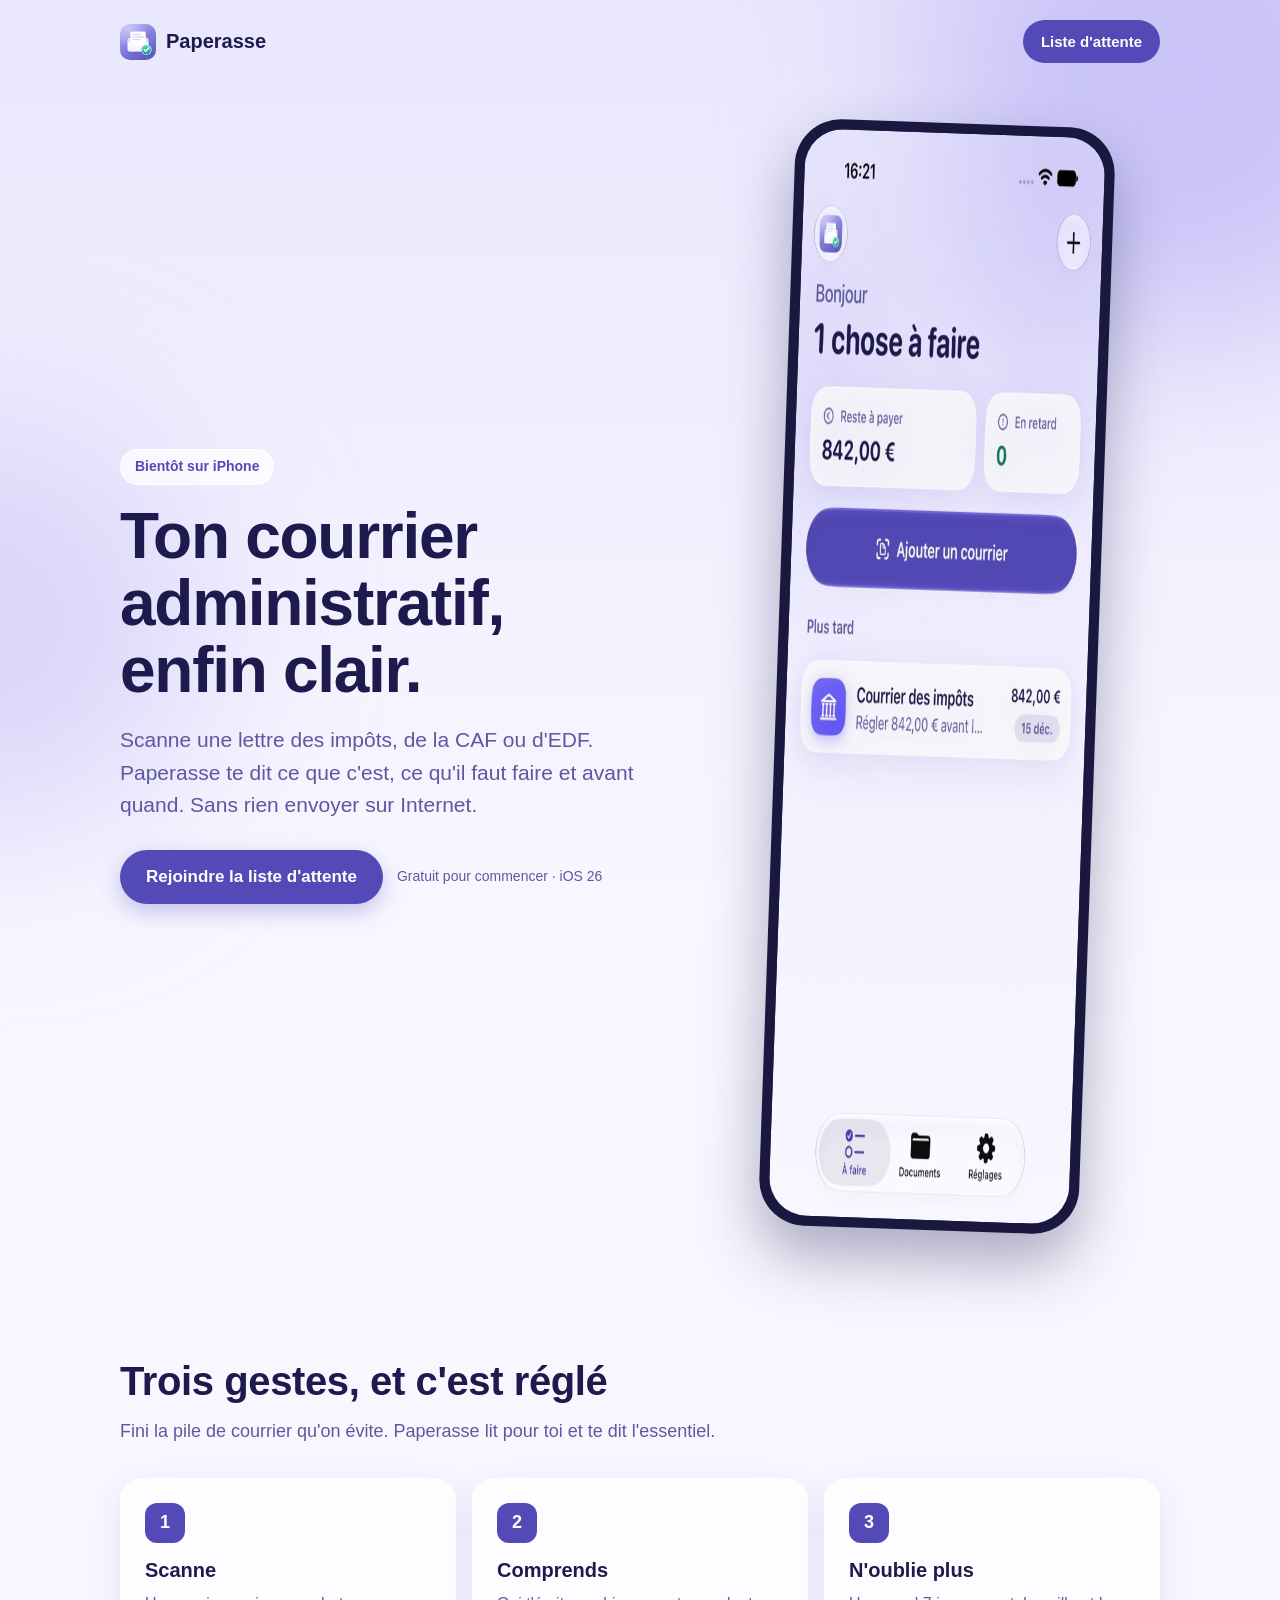
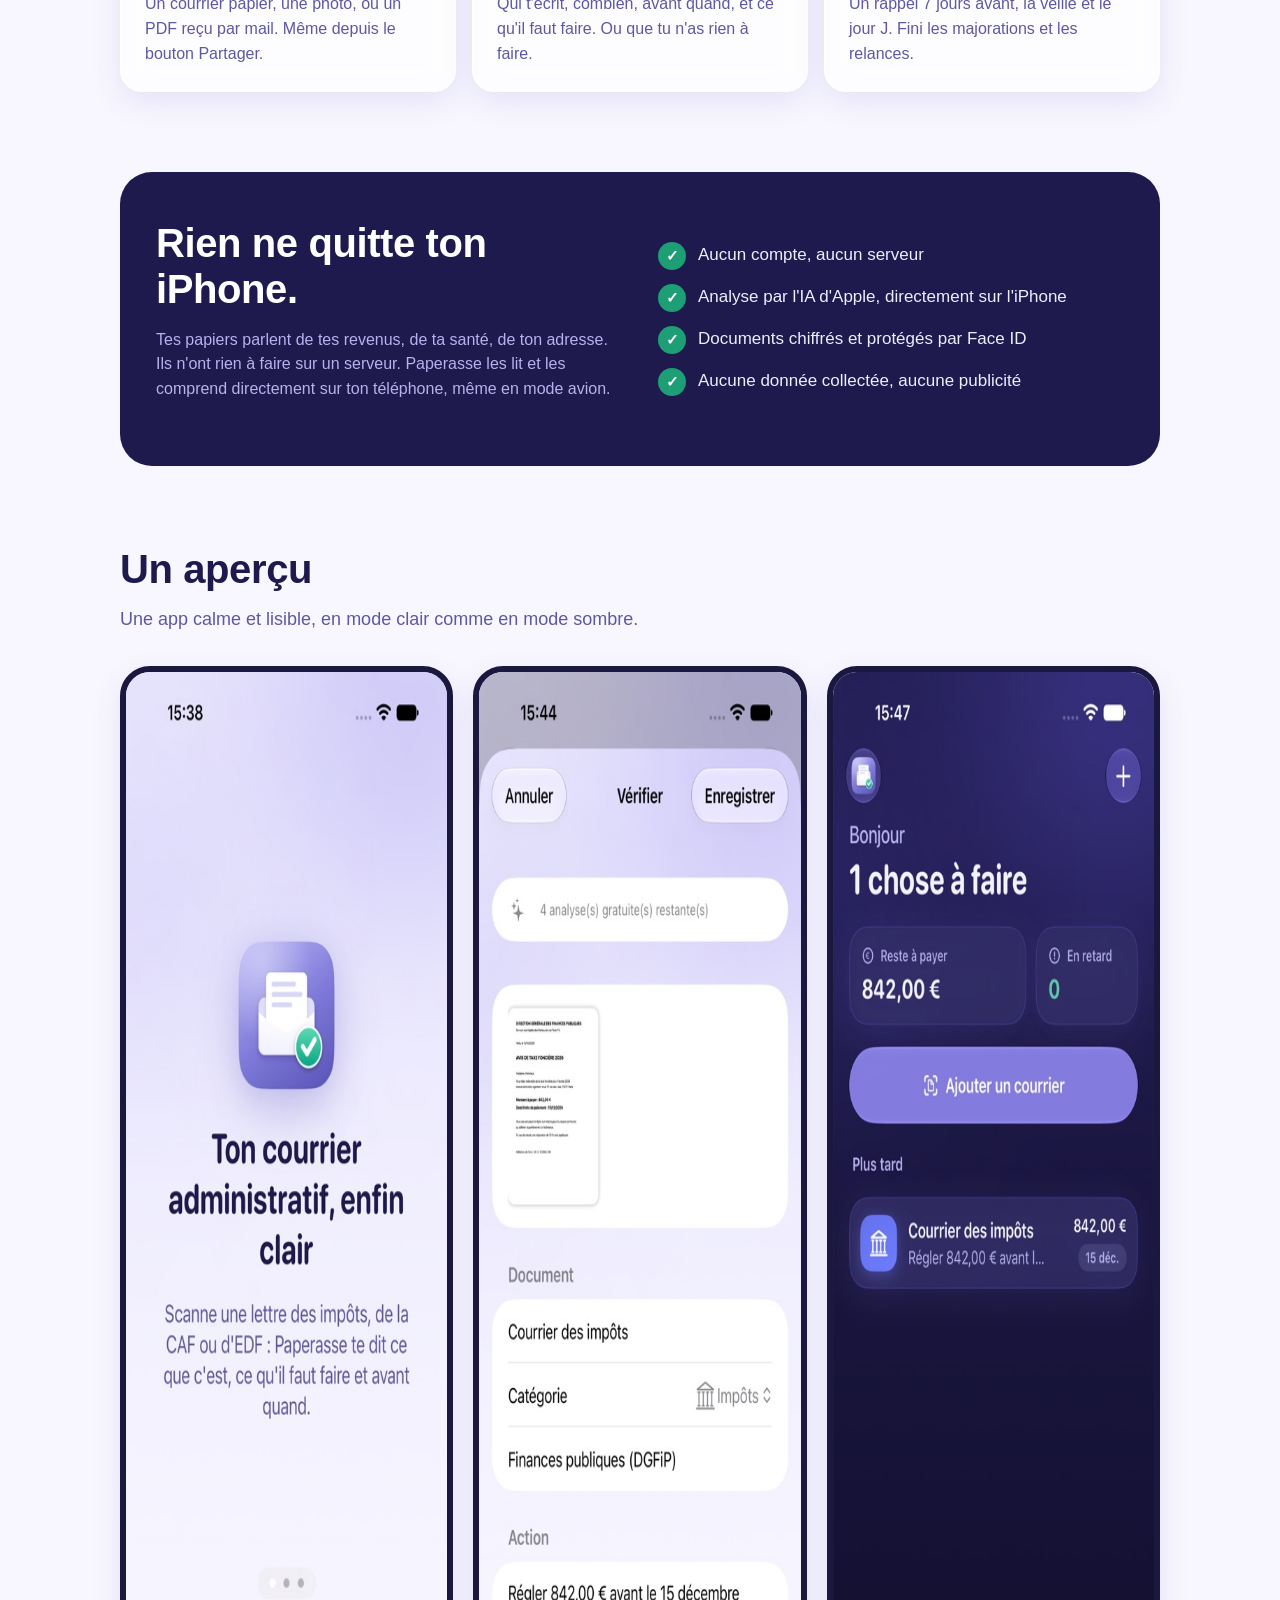
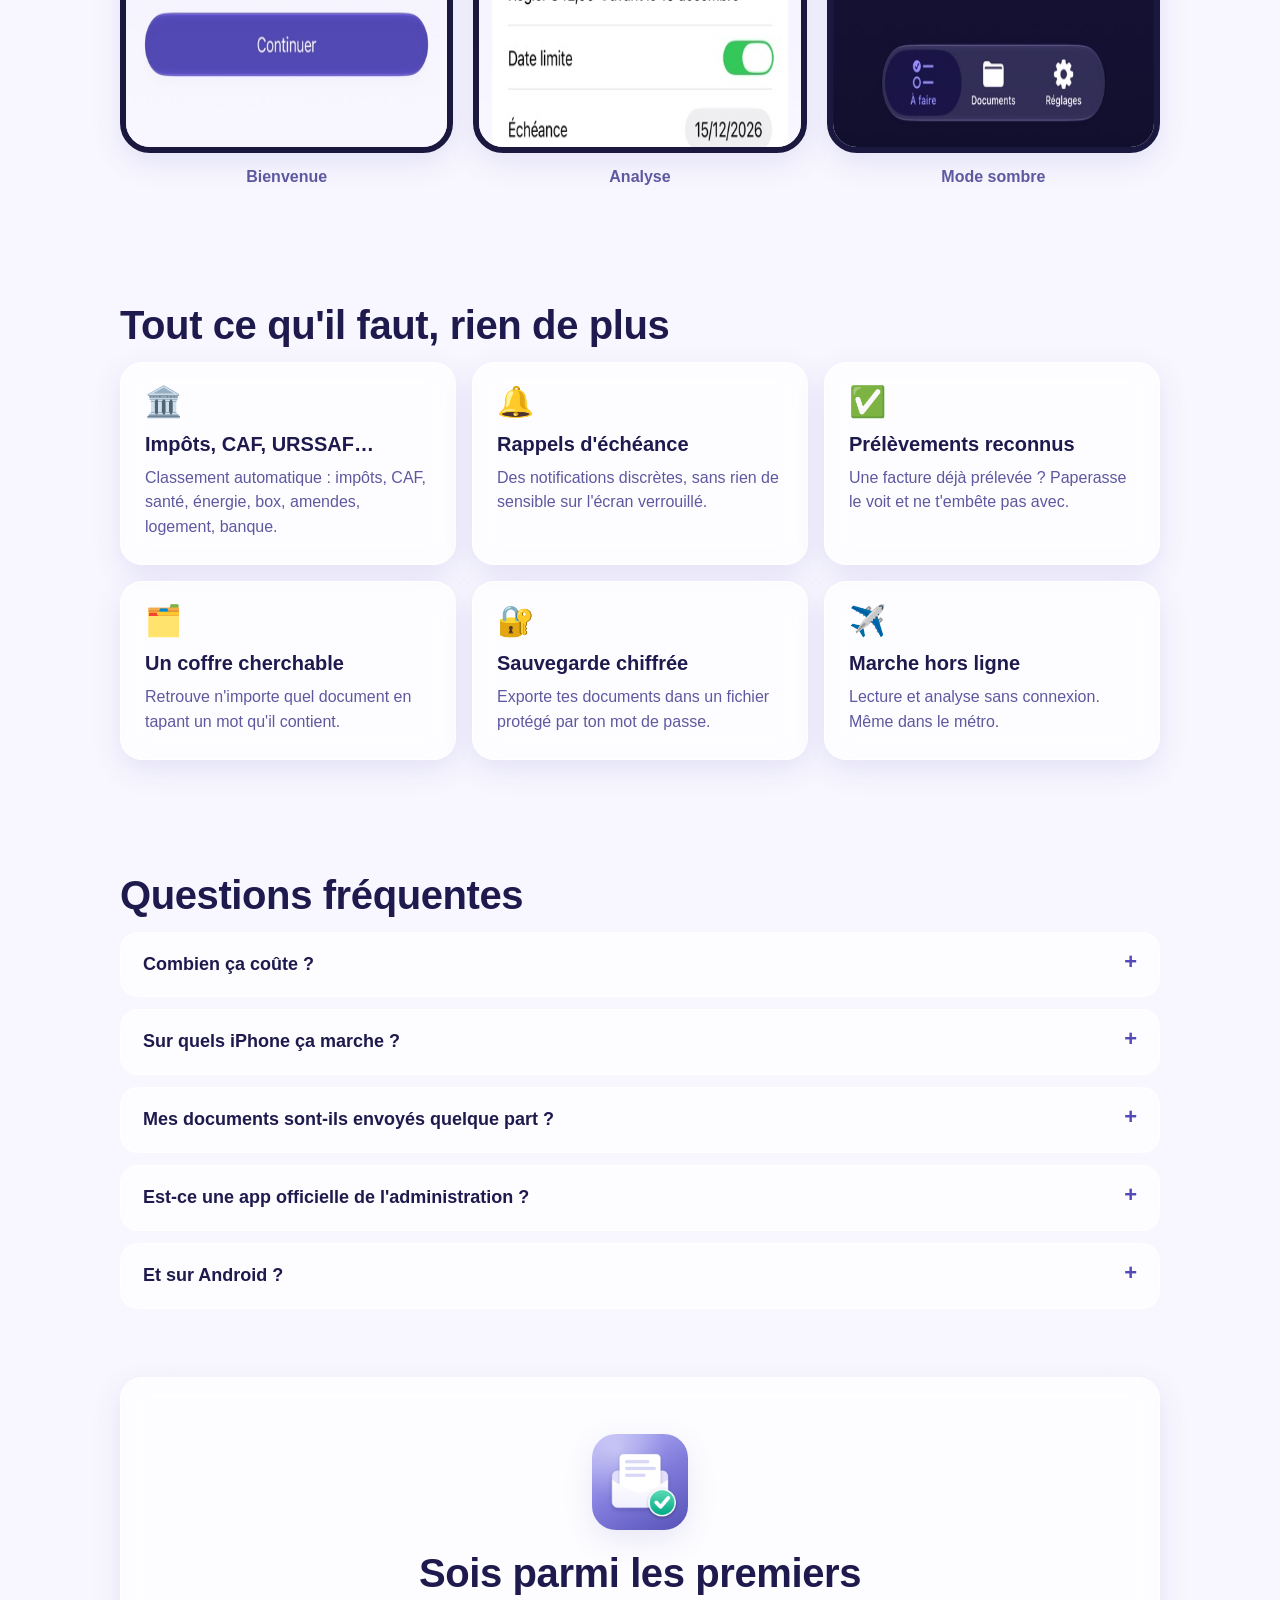
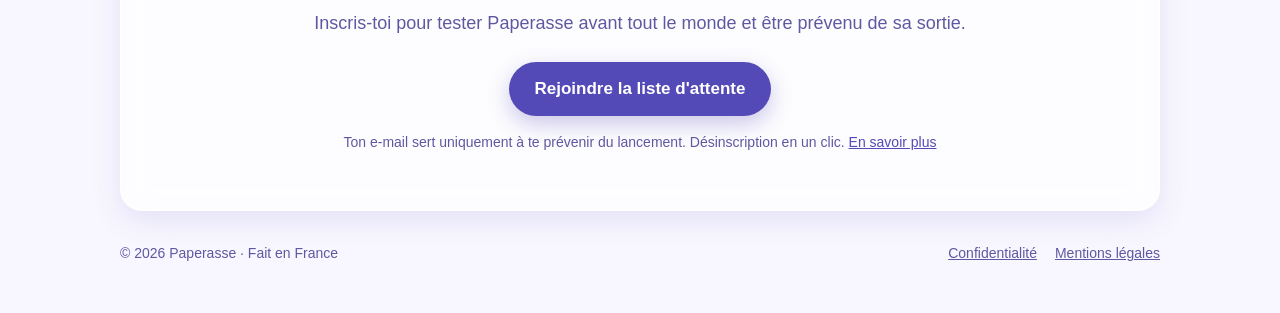
==== index.html @ 56ef9df1 "Site web : accueil, liste d'attente, confidentialité, mentions légales Page d'accueil responsive (cl" ====
<!doctype html>
<html lang="fr">
<head>
  <meta charset="utf-8">
  <meta name="viewport" content="width=device-width, initial-scale=1">
  <title>Paperasse · Ton courrier administratif, enfin clair</title>
  <meta name="description" content="Scanne une lettre des impôts, de la CAF ou d'EDF : Paperasse te dit ce que c'est, ce qu'il faut faire et avant quand. App iPhone 100 % privée, sans compte ni serveur.">
  <meta name="theme-color" content="#e9e7fd">
  <link rel="icon" href="images/favicon.png">
  <link rel="apple-touch-icon" href="images/apple-touch-icon.png">
  <meta property="og:title" content="Paperasse · Ton courrier administratif, enfin clair">
  <meta property="og:description" content="Une app iPhone qui lit ton courrier administratif sans rien envoyer sur Internet.">
  <meta property="og:image" content="images/partage.jpg">
  <meta property="og:type" content="website">
  <meta name="twitter:card" content="summary_large_image">
  <link rel="stylesheet" href="style.css">
</head>
<body>
  <div class="wrap">
    <header class="nav">
      <a class="brand" href="./"><img src="images/logo.png" alt="">Paperasse</a>
      <a class="btn small js-waitlist" href="#liste">Liste d'attente</a>
    </header>

    <main>
      <section class="hero" aria-labelledby="titre">
        <div>
          <span class="eyebrow">Bientôt sur iPhone</span>
          <h1 id="titre">Ton courrier administratif, enfin clair.</h1>
          <p class="lead">Scanne une lettre des impôts, de la CAF ou d'EDF. Paperasse te dit ce que c'est, ce qu'il faut faire et avant quand. Sans rien envoyer sur Internet.</p>
          <div class="hero-cta">
            <a class="btn js-waitlist" href="#liste">Rejoindre la liste d'attente</a>
            <span class="hint">Gratuit pour commencer · iOS 26</span>
          </div>
        </div>
        <div class="phone">
          <img src="images/accueil.jpg" alt="Écran d'accueil de Paperasse : 1 chose à faire, 842 € restant à payer, un courrier des impôts à régler avant le 15 décembre." width="500" height="1087">
        </div>
      </section>

      <section aria-labelledby="comment">
        <h2 id="comment">Trois gestes, et c'est réglé</h2>
        <p class="section-lead">Fini la pile de courrier qu'on évite. Paperasse lit pour toi et te dit l'essentiel.</p>
        <div class="grid grid-3">
          <div class="card">
            <div class="step-num">1</div>
            <h3>Scanne</h3>
            <p>Un courrier papier, une photo, ou un PDF reçu par mail. Même depuis le bouton Partager.</p>
          </div>
          <div class="card">
            <div class="step-num">2</div>
            <h3>Comprends</h3>
            <p>Qui t'écrit, combien, avant quand, et ce qu'il faut faire. Ou que tu n'as rien à faire.</p>
          </div>
          <div class="card">
            <div class="step-num">3</div>
            <h3>N'oublie plus</h3>
            <p>Un rappel 7 jours avant, la veille et le jour J. Fini les majorations et les relances.</p>
          </div>
        </div>
      </section>

      <section class="privacy" aria-labelledby="prive">
        <div>
          <h2 id="prive">Rien ne quitte ton iPhone.</h2>
          <p>Tes papiers parlent de tes revenus, de ta santé, de ton adresse. Ils n'ont rien à faire sur un serveur. Paperasse les lit et les comprend directement sur ton téléphone, même en mode avion.</p>
        </div>
        <ul>
          <li><span>✓</span>Aucun compte, aucun serveur</li>
          <li><span>✓</span>Analyse par l'IA d'Apple, directement sur l'iPhone</li>
          <li><span>✓</span>Documents chiffrés et protégés par Face ID</li>
          <li><span>✓</span>Aucune donnée collectée, aucune publicité</li>
        </ul>
      </section>

      <section aria-labelledby="apercu">
        <h2 id="apercu">Un aperçu</h2>
        <p class="section-lead">Une app calme et lisible, en mode clair comme en mode sombre.</p>
        <div class="shots">
          <figure>
            <img src="images/onboarding.jpg" alt="Écran de bienvenue de Paperasse" loading="lazy" width="500" height="1087">
            <figcaption>Bienvenue</figcaption>
          </figure>
          <figure>
            <img src="images/verifier.jpg" alt="Écran de vérification après analyse d'un avis de taxe foncière" loading="lazy" width="500" height="1087">
            <figcaption>Analyse</figcaption>
          </figure>
          <figure>
            <img src="images/accueil-sombre.jpg" alt="Écran d'accueil en mode sombre" loading="lazy" width="500" height="1087">
            <figcaption>Mode sombre</figcaption>
          </figure>
        </div>
      </section>

      <section aria-labelledby="fonctions">
        <h2 id="fonctions">Tout ce qu'il faut, rien de plus</h2>
        <div class="grid grid-3">
          <div class="card"><div class="icon">🏛️</div><h3>Impôts, CAF, URSSAF…</h3><p>Classement automatique : impôts, CAF, santé, énergie, box, amendes, logement, banque.</p></div>
          <div class="card"><div class="icon">🔔</div><h3>Rappels d'échéance</h3><p>Des notifications discrètes, sans rien de sensible sur l'écran verrouillé.</p></div>
          <div class="card"><div class="icon">✅</div><h3>Prélèvements reconnus</h3><p>Une facture déjà prélevée ? Paperasse le voit et ne t'embête pas avec.</p></div>
          <div class="card"><div class="icon">🗂️</div><h3>Un coffre cherchable</h3><p>Retrouve n'importe quel document en tapant un mot qu'il contient.</p></div>
          <div class="card"><div class="icon">🔐</div><h3>Sauvegarde chiffrée</h3><p>Exporte tes documents dans un fichier protégé par ton mot de passe.</p></div>
          <div class="card"><div class="icon">✈️</div><h3>Marche hors ligne</h3><p>Lecture et analyse sans connexion. Même dans le métro.</p></div>
        </div>
      </section>

      <section aria-labelledby="faq">
        <h2 id="faq">Questions fréquentes</h2>
        <details>
          <summary>Combien ça coûte ?</summary>
          <p>Paperasse est gratuite pour commencer, avec plusieurs analyses automatiques offertes. Ensuite, un abonnement Premium débloque les analyses illimitées et les rappels. Le prix sera annoncé au lancement, et les inscrits à la liste d'attente seront prévenus en premier.</p>
        </details>
        <details>
          <summary>Sur quels iPhone ça marche ?</summary>
          <p>Sur les iPhone avec iOS 26. L'analyse la plus précise utilise Apple Intelligence (iPhone 15 Pro et plus récents). Sur les autres modèles, une analyse simplifiée prend le relais.</p>
        </details>
        <details>
          <summary>Mes documents sont-ils envoyés quelque part ?</summary>
          <p>Non. La lecture, l'analyse et le stockage se font sur ton iPhone. Il n'y a ni compte ni serveur Paperasse : nous ne pouvons pas voir tes documents, même si nous le voulions.</p>
        </details>
        <details>
          <summary>Est-ce une app officielle de l'administration ?</summary>
          <p>Non. Paperasse est une app indépendante, sans lien avec l'administration. Elle t'aide à comprendre tes courriers, mais en cas de doute, la référence reste l'organisme qui t'a écrit.</p>
        </details>
        <details>
          <summary>Et sur Android ?</summary>
          <p>Paperasse est d'abord pensée pour iPhone. Si tu veux une version Android, inscris-toi quand même : ça nous aide à décider.</p>
        </details>
      </section>

      <section id="liste" class="card waitlist" aria-labelledby="attente">
        <img src="images/logo.png" alt="">
        <h2 id="attente">Sois parmi les premiers</h2>
        <p class="section-lead" style="margin: 0 auto 24px;">Inscris-toi pour tester Paperasse avant tout le monde et être prévenu de sa sortie.</p>
        <a class="btn js-waitlist" href="#liste">Rejoindre la liste d'attente</a>
        <p id="waitlist-soon">La liste d'attente ouvre très bientôt. En attendant, suis-nous sur TikTok et Instagram : @paperasse.app</p>
        <p class="note">Ton e-mail sert uniquement à te prévenir du lancement. Désinscription en un clic. <a href="confidentialite.html#liste-attente">En savoir plus</a></p>
      </section>
    </main>

    <footer>
      <span>© 2026 Paperasse · Fait en France</span>
      <nav>
        <a href="confidentialite.html">Confidentialité</a>
        <a href="mentions-legales.html">Mentions légales</a>
      </nav>
    </footer>
  </div>

  <script>
    // Lien du formulaire de liste d'attente (Tally). Laisse vide tant qu'il n'existe pas.
    const WAITLIST_URL = "";

    document.querySelectorAll(".js-waitlist").forEach((link) => {
      if (WAITLIST_URL) {
        link.href = WAITLIST_URL;
        link.target = "_blank";
        link.rel = "noopener";
      } else {
        link.addEventListener("click", () => {
          document.getElementById("waitlist-soon").style.display = "block";
        });
      }
    });
  </script>
</body>
</html>
---- style.css ----
:root {
  --bg-top: #e9e7fd;
  --bg-bottom: #f8f7ff;
  --glow: #c9c3f7;
  --ink: #1e1a4d;
  --muted: #5e58a0;
  --accent: #534ab7;
  --accent-strong: #3f36a0;
  --on-accent: #ffffff;
  --card: rgba(255, 255, 255, 0.72);
  --card-stroke: rgba(255, 255, 255, 0.9);
  --green: #0f7a5c;
  --dark-band: #1e1a4d;
  --dark-band-text: #eeedfe;
  --dark-band-muted: #b7b2ee;
  --radius: 22px;
  --shadow: 0 10px 30px rgba(83, 74, 183, 0.12);
}

@media (prefers-color-scheme: dark) {
  :root:not([data-theme="light"]) {
    --bg-top: #221d52;
    --bg-bottom: #120f2e;
    --glow: #3c3489;
    --ink: #f2f1ff;
    --muted: #b7b2ee;
    --accent: #8a82e6;
    --accent-strong: #a49df2;
    --on-accent: #120f2e;
    --card: rgba(46, 40, 112, 0.6);
    --card-stroke: rgba(74, 66, 160, 0.8);
    --green: #5dcaa5;
    --dark-band: #2e2870;
    --shadow: 0 10px 30px rgba(0, 0, 0, 0.3);
  }
}

:root[data-theme="dark"] {
  --bg-top: #221d52;
  --bg-bottom: #120f2e;
  --glow: #3c3489;
  --ink: #f2f1ff;
  --muted: #b7b2ee;
  --accent: #8a82e6;
  --accent-strong: #a49df2;
  --on-accent: #120f2e;
  --card: rgba(46, 40, 112, 0.6);
  --card-stroke: rgba(74, 66, 160, 0.8);
  --green: #5dcaa5;
  --dark-band: #2e2870;
  --shadow: 0 10px 30px rgba(0, 0, 0, 0.3);
}

* { box-sizing: border-box; }

html { scroll-behavior: smooth; overflow-x: clip; }

body {
  margin: 0;
  font-family: ui-rounded, "SF Pro Rounded", -apple-system, BlinkMacSystemFont, "Segoe UI", Roboto, Helvetica, Arial, sans-serif;
  color: var(--ink);
  background: linear-gradient(180deg, var(--bg-top), var(--bg-bottom) 900px) var(--bg-bottom);
  line-height: 1.55;
  -webkit-font-smoothing: antialiased;
  position: relative;
  overflow-x: clip;
}

body::before, body::after {
  content: "";
  position: absolute;
  z-index: -1;
  border-radius: 50%;
  filter: blur(90px);
  background: var(--glow);
  pointer-events: none;
}
body::before { width: 520px; height: 520px; top: -180px; right: -160px; }
body::after { width: 420px; height: 420px; top: 420px; left: -220px; opacity: 0.6; }

a { color: var(--accent); }
img { max-width: 100%; display: block; }

.wrap { max-width: 1080px; margin: 0 auto; padding: 0 20px; }

/* Navigation */
.nav { display: flex; align-items: center; justify-content: space-between; padding: 20px 0; gap: 12px; }
.brand { display: flex; align-items: center; gap: 10px; font-weight: 800; font-size: 20px; color: var(--ink); text-decoration: none; }
.brand img { width: 36px; height: 36px; border-radius: 10px; }

.btn {
  display: inline-flex; align-items: center; justify-content: center; gap: 8px;
  background: var(--accent); color: var(--on-accent);
  font-weight: 700; font-size: 17px; text-decoration: none;
  padding: 14px 26px; border-radius: 999px; border: 0; cursor: pointer;
  box-shadow: 0 8px 22px rgba(83, 74, 183, 0.3);
  transition: transform 0.15s ease, background 0.15s ease;
}
.btn:hover { background: var(--accent-strong); transform: translateY(-1px); }
.btn.small { padding: 10px 18px; font-size: 15px; box-shadow: none; }

/* Hero */
.hero { display: grid; grid-template-columns: 1.1fr 0.9fr; gap: 48px; align-items: center; padding: 40px 0 72px; }
.eyebrow {
  display: inline-block; font-weight: 700; font-size: 14px; color: var(--accent);
  background: var(--card); border: 1px solid var(--card-stroke);
  padding: 6px 14px; border-radius: 999px; margin-bottom: 18px;
}
h1 { font-size: clamp(38px, 6vw, 64px); line-height: 1.05; margin: 0 0 20px; font-weight: 800; letter-spacing: -0.02em; }
.lead { font-size: clamp(18px, 2.2vw, 21px); color: var(--muted); margin: 0 0 28px; max-width: 34em; }
.hero-cta { display: flex; flex-wrap: wrap; gap: 14px; align-items: center; }
.hint { font-size: 14px; color: var(--muted); }

.phone {
  justify-self: center;
  width: min(320px, 100%);
  border-radius: 46px;
  padding: 10px;
  background: #1b1840;
  box-shadow: 0 30px 60px rgba(30, 26, 77, 0.35);
  transform: rotate(2deg);
}
.phone img { border-radius: 38px; width: 100%; }

/* Sections */
section { padding: 56px 0; }
h2 { font-size: clamp(28px, 4vw, 40px); line-height: 1.15; margin: 0 0 14px; font-weight: 800; letter-spacing: -0.01em; }
.section-lead { color: var(--muted); font-size: 18px; margin: 0 0 32px; max-width: 40em; }

.grid { display: grid; gap: 16px; }
.grid-3 { grid-template-columns: repeat(3, minmax(0, 1fr)); }

.card {
  background: var(--card);
  border: 1px solid var(--card-stroke);
  border-radius: var(--radius);
  padding: 24px;
  box-shadow: var(--shadow);
  backdrop-filter: blur(14px);
  -webkit-backdrop-filter: blur(14px);
}
.card h3 { margin: 12px 0 6px; font-size: 20px; }
.card p { margin: 0; color: var(--muted); }
.step-num {
  width: 40px; height: 40px; border-radius: 12px;
  display: grid; place-items: center;
  background: var(--accent); color: var(--on-accent); font-weight: 800; font-size: 18px;
}
.icon { font-size: 30px; line-height: 1; }

/* Bande confidentialité */
.privacy {
  background: var(--dark-band); color: var(--dark-band-text);
  border-radius: 32px; padding: 48px 36px; margin: 24px 0;
  display: grid; grid-template-columns: 1fr 1fr; gap: 36px; align-items: center;
}
.privacy h2 { color: #ffffff; }
.privacy p { color: var(--dark-band-muted); }
.privacy ul { list-style: none; padding: 0; margin: 0; display: grid; gap: 14px; }
.privacy li { display: flex; gap: 12px; align-items: flex-start; font-size: 17px; }
.privacy li span { flex: none; width: 28px; height: 28px; border-radius: 50%; background: #1d9e75; color: #fff; display: grid; place-items: center; font-size: 15px; font-weight: 800; }

/* Captures */
.shots { display: grid; grid-template-columns: repeat(3, minmax(0, 1fr)); gap: 20px; align-items: start; }
.shots figure { margin: 0; text-align: center; }
.shots img { border-radius: 30px; box-shadow: var(--shadow); border: 6px solid #1b1840; }
.shots figcaption { margin-top: 12px; color: var(--muted); font-weight: 600; }

/* FAQ */
details { background: var(--card); border: 1px solid var(--card-stroke); border-radius: 18px; padding: 18px 22px; margin-bottom: 12px; }
summary { cursor: pointer; font-weight: 700; font-size: 18px; list-style: none; display: flex; justify-content: space-between; gap: 12px; }
summary::-webkit-details-marker { display: none; }
summary::after { content: "+"; color: var(--accent); font-size: 22px; line-height: 1; }
details[open] summary::after { content: "–"; }
details p { color: var(--muted); margin: 12px 0 0; }

/* Liste d'attente */
.waitlist { text-align: center; padding: 56px 28px; }
.waitlist img { width: 96px; height: 96px; border-radius: 24px; margin: 0 auto 20px; box-shadow: var(--shadow); }
.waitlist .note { font-size: 14px; color: var(--muted); margin-top: 16px; }
#waitlist-soon { display: none; margin-top: 16px; font-weight: 600; color: var(--accent); }

/* Pied de page */
footer { padding: 32px 0 48px; color: var(--muted); font-size: 14px; display: flex; flex-wrap: wrap; justify-content: space-between; gap: 12px; }
footer a { color: var(--muted); }
footer nav { display: flex; gap: 18px; flex-wrap: wrap; }

/* Pages légales */
.legal { max-width: 760px; padding-bottom: 48px; }
.legal h1 { font-size: clamp(32px, 5vw, 44px); }
.legal h2 { font-size: 24px; margin-top: 36px; }
.legal p, .legal li { color: var(--ink); }
.legal .updated { color: var(--muted); }
.legal .todo { background: #fff3cd; color: #6b4b00; padding: 2px 6px; border-radius: 6px; }

@media (max-width: 820px) {
  .hero { grid-template-columns: 1fr; padding-top: 16px; }
  .phone { transform: none; width: min(250px, 72%); }
  .grid-3 { grid-template-columns: 1fr; }
  .privacy { grid-template-columns: 1fr; padding: 36px 22px; }
  .shots { grid-template-columns: repeat(3, minmax(0, 1fr)); gap: 10px; }
  .shots img { border-width: 4px; border-radius: 18px; }
  .shots figcaption { font-size: 13px; }
}
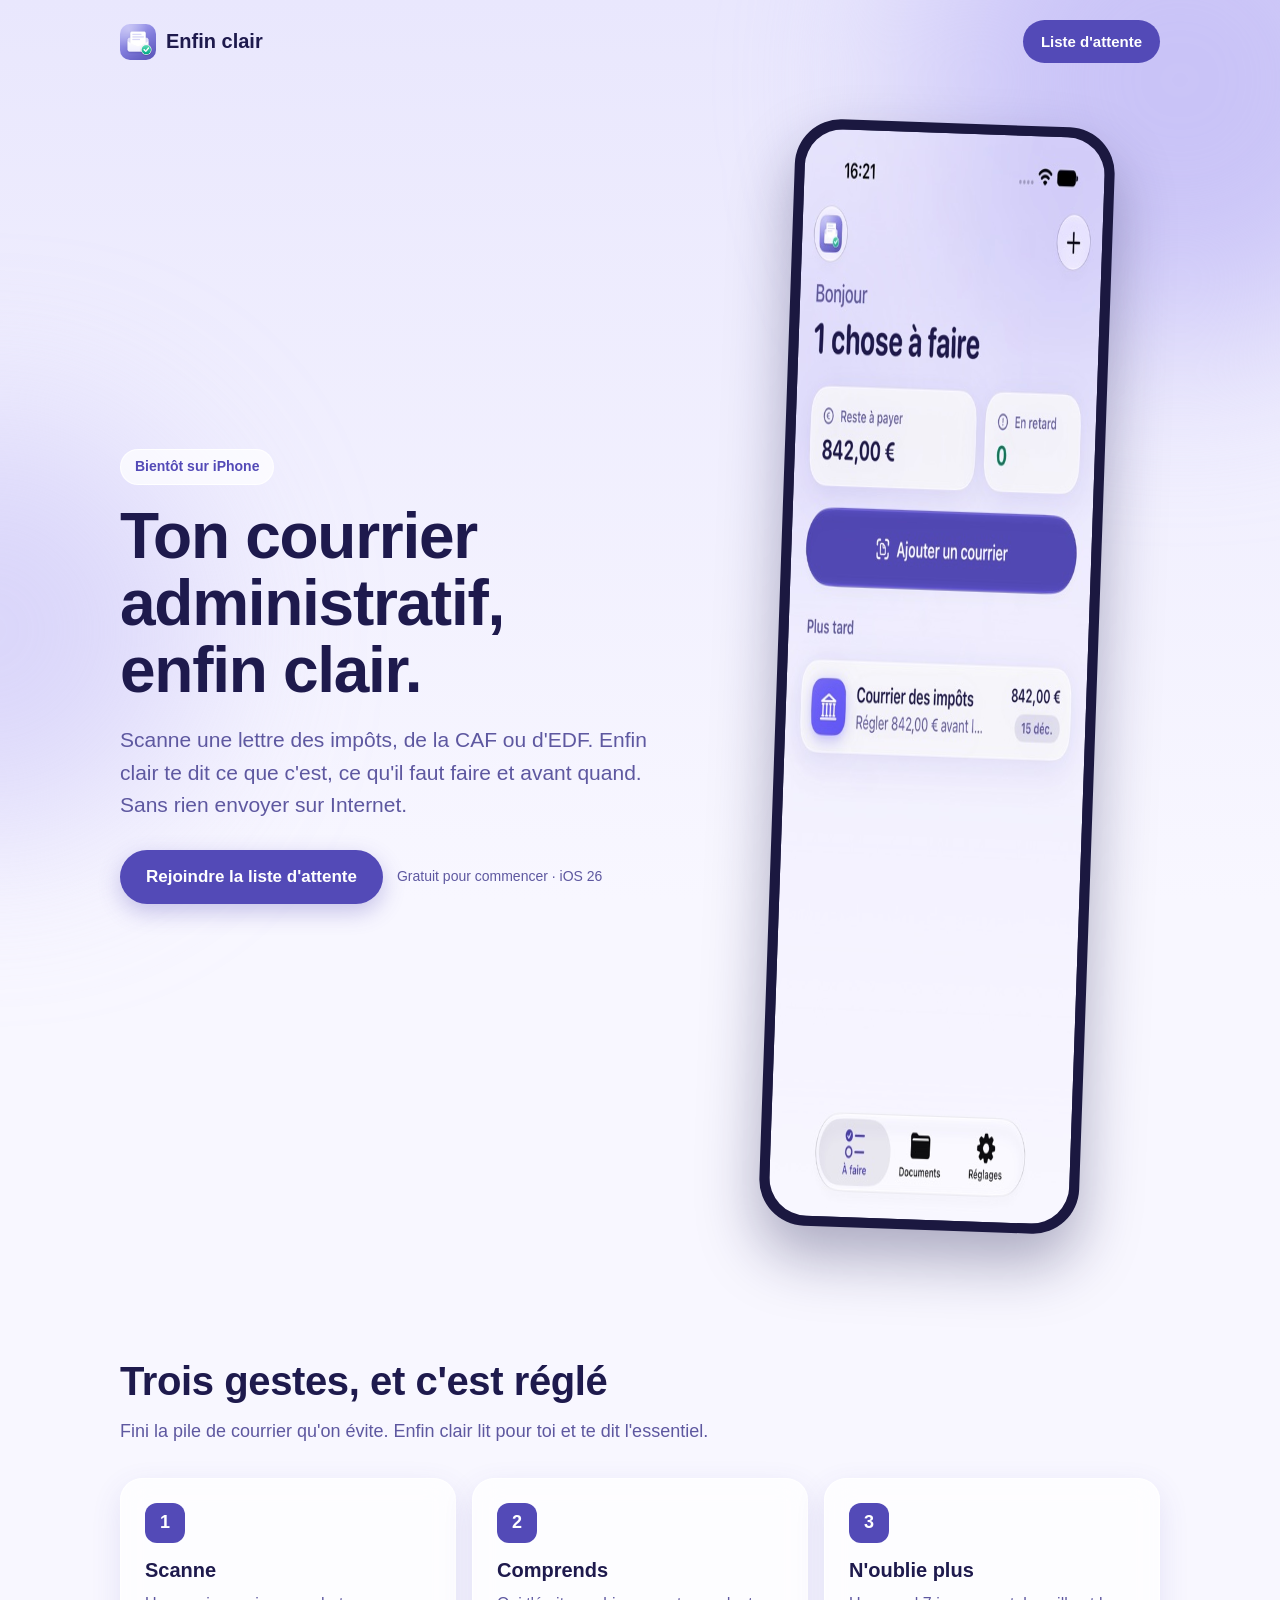
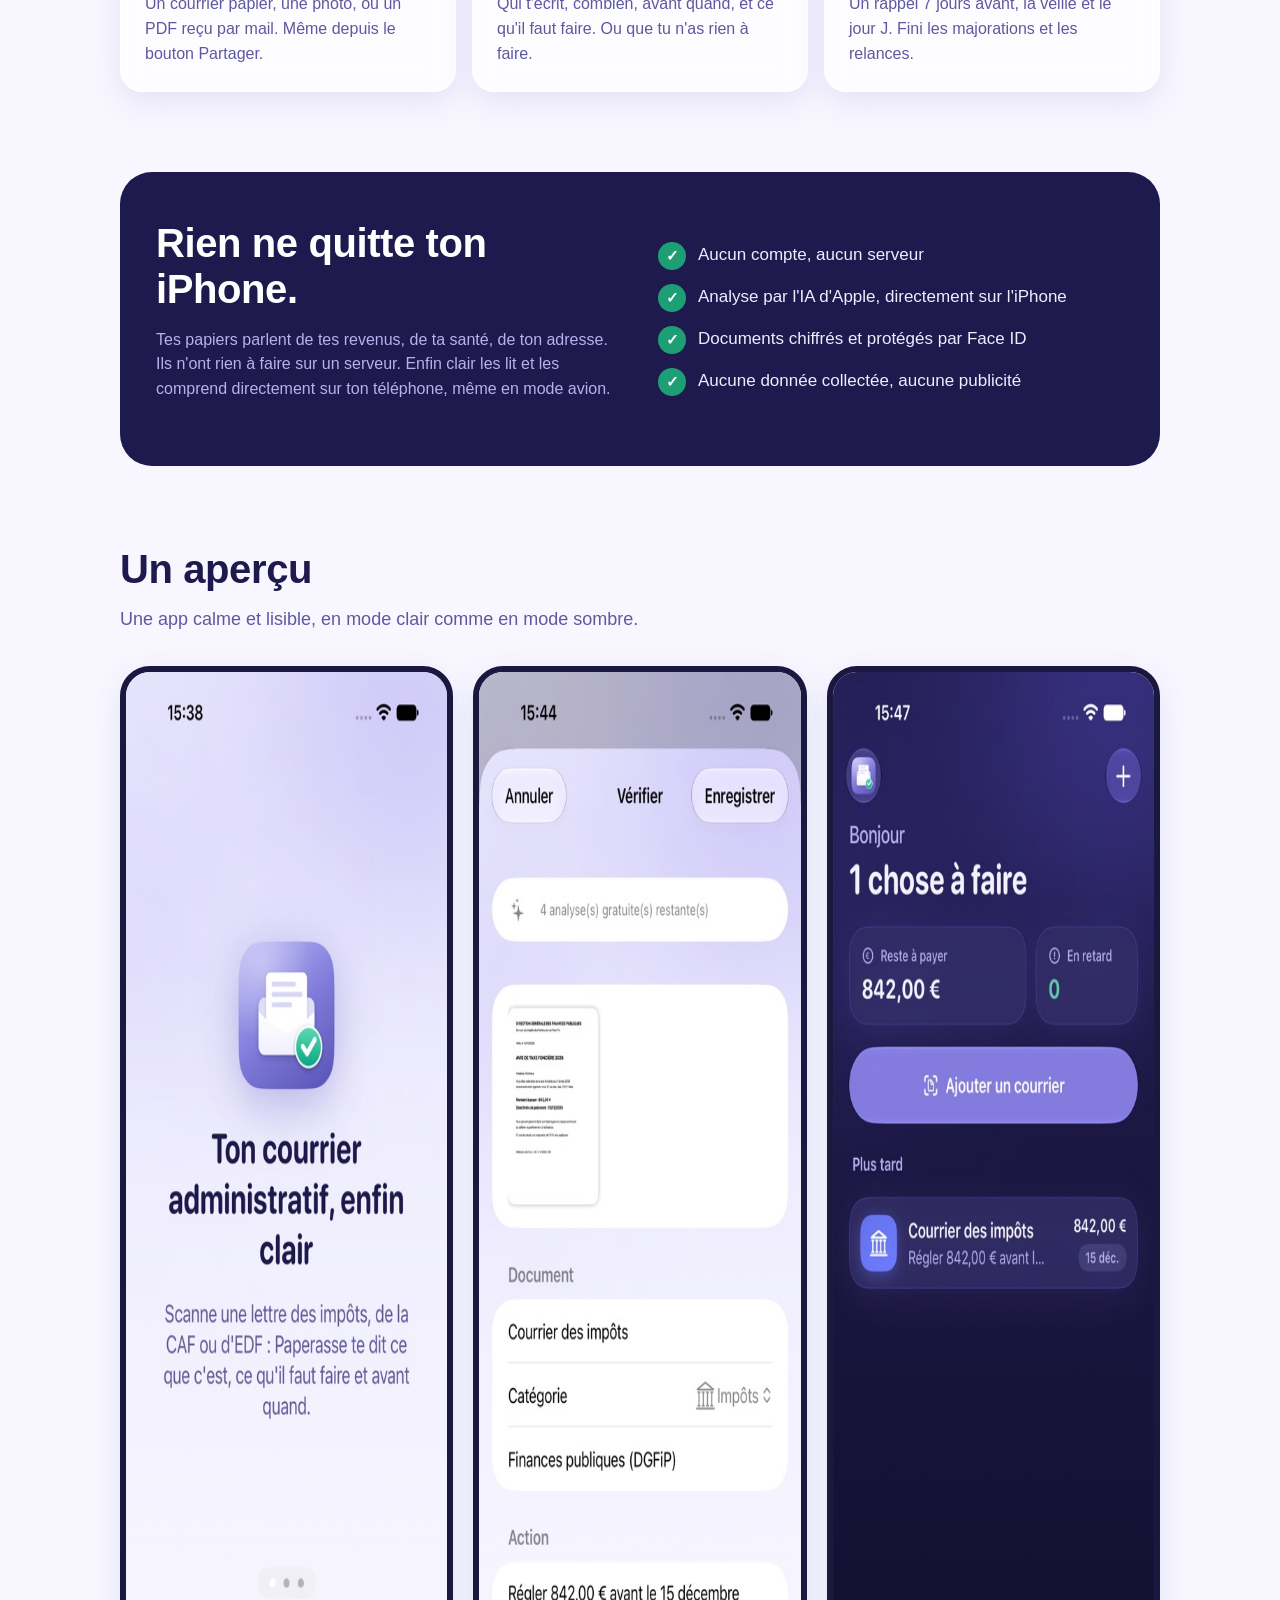
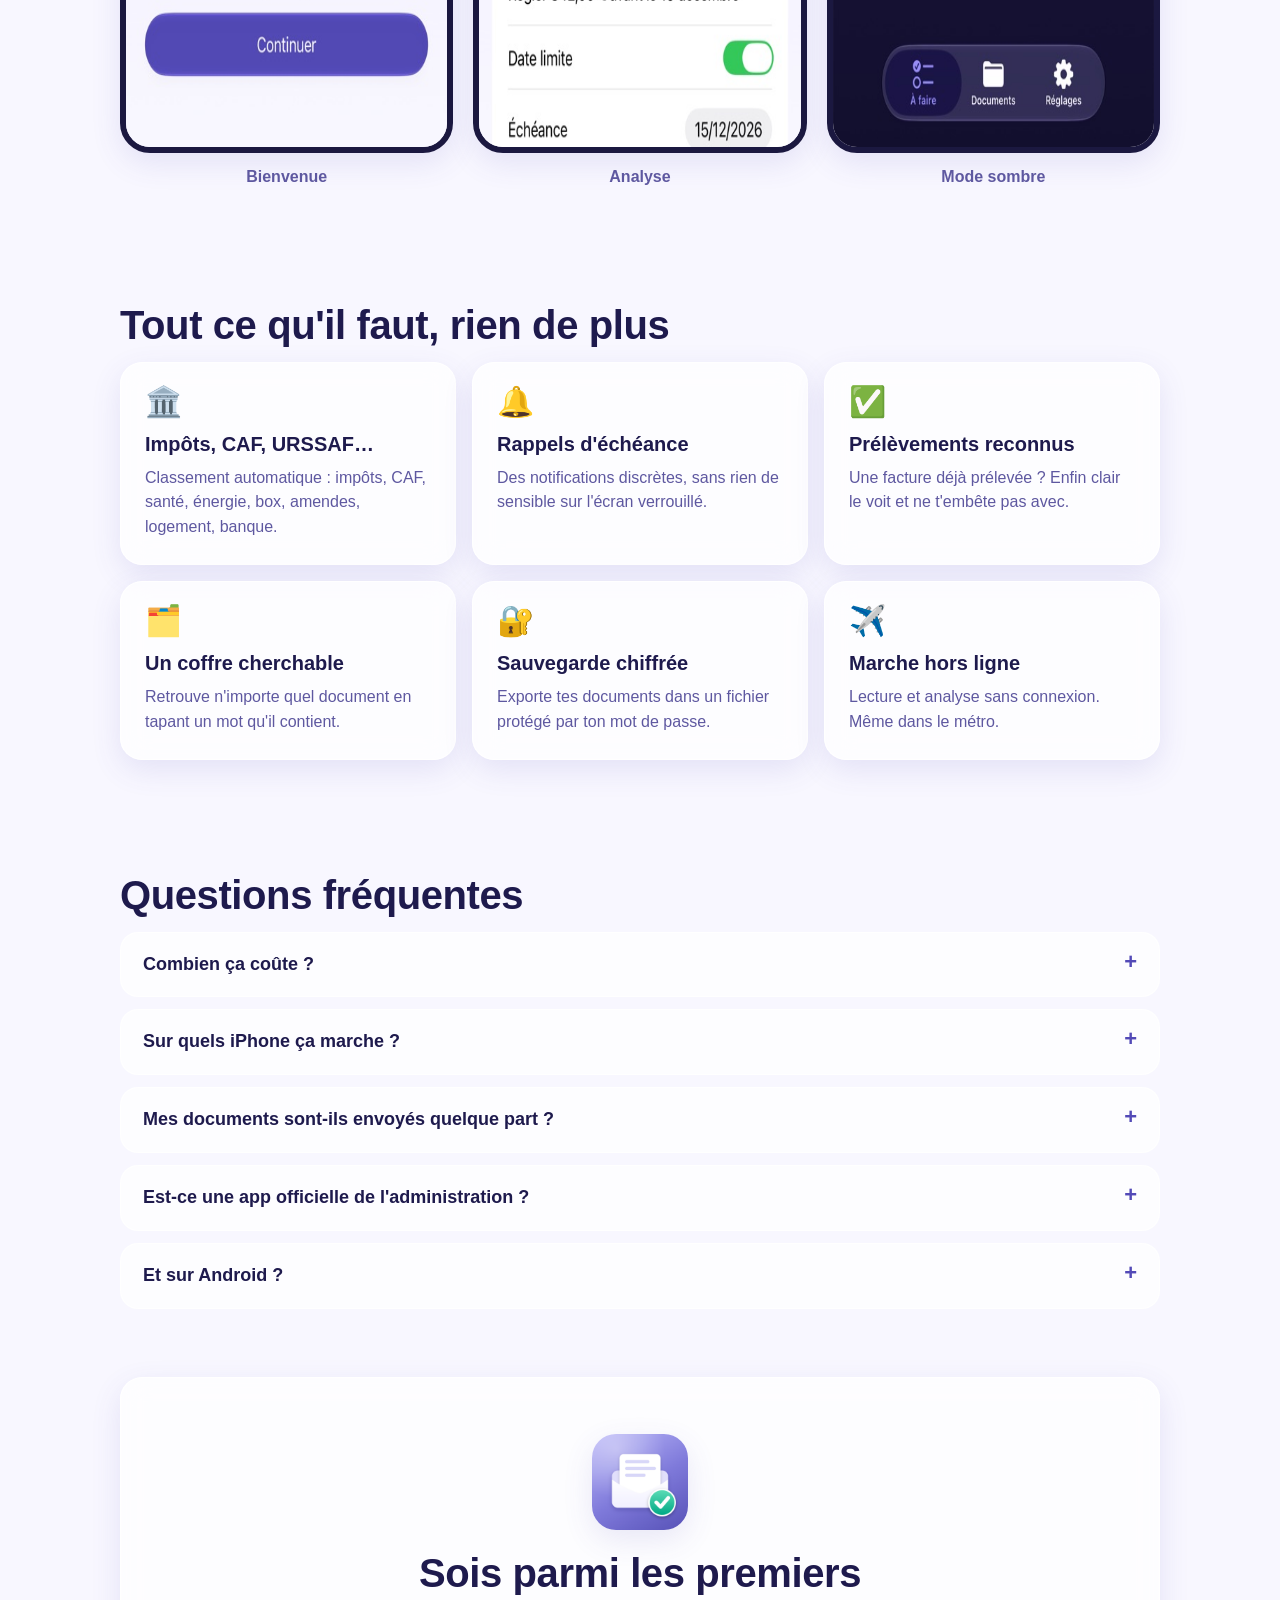
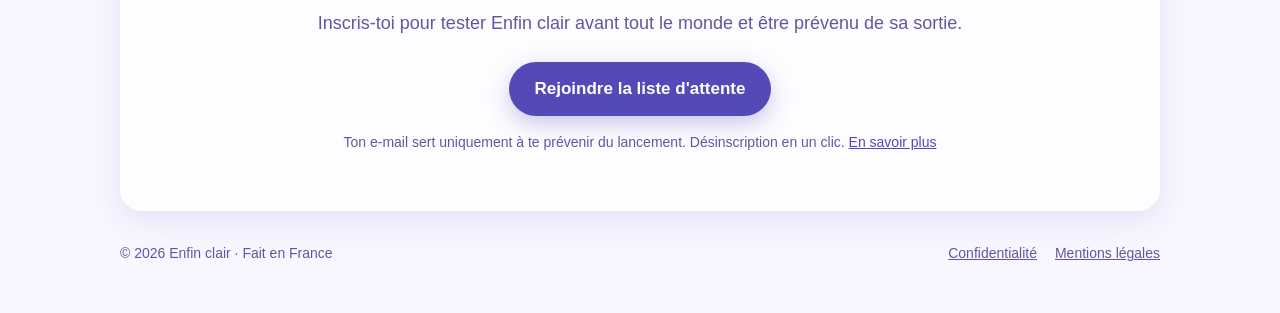
==== commit 525568dc: "Nouveau nom : Enfin clair « Paperasse » étant déjà utilisé sur l'App Store, l'app devient « Enfin cl" ====
--- a/index.html
+++ b/index.html
@@ -3,22 +3,22 @@
 <head>
   <meta charset="utf-8">
   <meta name="viewport" content="width=device-width, initial-scale=1">
-  <title>Paperasse · Ton courrier administratif, enfin clair</title>
-  <meta name="description" content="Scanne une lettre des impôts, de la CAF ou d'EDF : Paperasse te dit ce que c'est, ce qu'il faut faire et avant quand. App iPhone 100 % privée, sans compte ni serveur.">
+  <title>Enfin clair · Ton courrier administratif expliqué simplement</title>
+  <meta name="description" content="Scanne une lettre des impôts, de la CAF ou d'EDF : Enfin clair te dit ce que c'est, ce qu'il faut faire et avant quand. App iPhone 100 % privée, sans compte ni serveur.">
   <meta name="theme-color" content="#e9e7fd">
   <link rel="icon" href="images/favicon.png">
   <link rel="apple-touch-icon" href="images/apple-touch-icon.png">
-  <meta property="og:title" content="Paperasse · Ton courrier administratif, enfin clair">
+  <meta property="og:title" content="Enfin clair · Ton courrier administratif expliqué simplement">
   <meta property="og:description" content="Une app iPhone qui lit ton courrier administratif sans rien envoyer sur Internet.">
-  <meta property="og:image" content="images/partage.jpg">
+  <meta property="og:image" content="https://oussamatarfaoui14-dev.github.io/enfinclair-site/images/partage.jpg">
   <meta property="og:type" content="website">
   <meta name="twitter:card" content="summary_large_image">
-  <link rel="stylesheet" href="style.css">
+  <link rel="stylesheet" href="style.css?v=2">
 </head>
 <body>
   <div class="wrap">
     <header class="nav">
-      <a class="brand" href="./"><img src="images/logo.png" alt="">Paperasse</a>
+      <a class="brand" href="./"><img src="images/logo.png" alt="">Enfin clair</a>
       <a class="btn small js-waitlist" href="#liste">Liste d'attente</a>
     </header>
 
@@ -27,20 +27,20 @@
         <div>
           <span class="eyebrow">Bientôt sur iPhone</span>
           <h1 id="titre">Ton courrier administratif, enfin clair.</h1>
-          <p class="lead">Scanne une lettre des impôts, de la CAF ou d'EDF. Paperasse te dit ce que c'est, ce qu'il faut faire et avant quand. Sans rien envoyer sur Internet.</p>
+          <p class="lead">Scanne une lettre des impôts, de la CAF ou d'EDF. Enfin clair te dit ce que c'est, ce qu'il faut faire et avant quand. Sans rien envoyer sur Internet.</p>
           <div class="hero-cta">
             <a class="btn js-waitlist" href="#liste">Rejoindre la liste d'attente</a>
             <span class="hint">Gratuit pour commencer · iOS 26</span>
           </div>
         </div>
         <div class="phone">
-          <img src="images/accueil.jpg" alt="Écran d'accueil de Paperasse : 1 chose à faire, 842 € restant à payer, un courrier des impôts à régler avant le 15 décembre." width="500" height="1087">
+          <img src="images/accueil.jpg" alt="Écran d'accueil d'Enfin clair : 1 chose à faire, 842 € restant à payer, un courrier des impôts à régler avant le 15 décembre." width="500" height="1087">
         </div>
       </section>
 
       <section aria-labelledby="comment">
         <h2 id="comment">Trois gestes, et c'est réglé</h2>
-        <p class="section-lead">Fini la pile de courrier qu'on évite. Paperasse lit pour toi et te dit l'essentiel.</p>
+        <p class="section-lead">Fini la pile de courrier qu'on évite. Enfin clair lit pour toi et te dit l'essentiel.</p>
         <div class="grid grid-3">
           <div class="card">
             <div class="step-num">1</div>
@@ -63,7 +63,7 @@
       <section class="privacy" aria-labelledby="prive">
         <div>
           <h2 id="prive">Rien ne quitte ton iPhone.</h2>
-          <p>Tes papiers parlent de tes revenus, de ta santé, de ton adresse. Ils n'ont rien à faire sur un serveur. Paperasse les lit et les comprend directement sur ton téléphone, même en mode avion.</p>
+          <p>Tes papiers parlent de tes revenus, de ta santé, de ton adresse. Ils n'ont rien à faire sur un serveur. Enfin clair les lit et les comprend directement sur ton téléphone, même en mode avion.</p>
         </div>
         <ul>
           <li><span>✓</span>Aucun compte, aucun serveur</li>
@@ -78,7 +78,7 @@
         <p class="section-lead">Une app calme et lisible, en mode clair comme en mode sombre.</p>
         <div class="shots">
           <figure>
-            <img src="images/onboarding.jpg" alt="Écran de bienvenue de Paperasse" loading="lazy" width="500" height="1087">
+            <img src="images/onboarding.jpg" alt="Écran de bienvenue d'Enfin clair" loading="lazy" width="500" height="1087">
             <figcaption>Bienvenue</figcaption>
           </figure>
           <figure>
@@ -97,7 +97,7 @@
         <div class="grid grid-3">
           <div class="card"><div class="icon">🏛️</div><h3>Impôts, CAF, URSSAF…</h3><p>Classement automatique : impôts, CAF, santé, énergie, box, amendes, logement, banque.</p></div>
           <div class="card"><div class="icon">🔔</div><h3>Rappels d'échéance</h3><p>Des notifications discrètes, sans rien de sensible sur l'écran verrouillé.</p></div>
-          <div class="card"><div class="icon">✅</div><h3>Prélèvements reconnus</h3><p>Une facture déjà prélevée ? Paperasse le voit et ne t'embête pas avec.</p></div>
+          <div class="card"><div class="icon">✅</div><h3>Prélèvements reconnus</h3><p>Une facture déjà prélevée ? Enfin clair le voit et ne t'embête pas avec.</p></div>
           <div class="card"><div class="icon">🗂️</div><h3>Un coffre cherchable</h3><p>Retrouve n'importe quel document en tapant un mot qu'il contient.</p></div>
           <div class="card"><div class="icon">🔐</div><h3>Sauvegarde chiffrée</h3><p>Exporte tes documents dans un fichier protégé par ton mot de passe.</p></div>
           <div class="card"><div class="icon">✈️</div><h3>Marche hors ligne</h3><p>Lecture et analyse sans connexion. Même dans le métro.</p></div>
@@ -108,7 +108,7 @@
         <h2 id="faq">Questions fréquentes</h2>
         <details>
           <summary>Combien ça coûte ?</summary>
-          <p>Paperasse est gratuite pour commencer, avec plusieurs analyses automatiques offertes. Ensuite, un abonnement Premium débloque les analyses illimitées et les rappels. Le prix sera annoncé au lancement, et les inscrits à la liste d'attente seront prévenus en premier.</p>
+          <p>Enfin clair est gratuite pour commencer, avec plusieurs analyses automatiques offertes. Ensuite, un abonnement Premium débloque les analyses illimitées et les rappels. Le prix sera annoncé au lancement, et les inscrits à la liste d'attente seront prévenus en premier.</p>
         </details>
         <details>
           <summary>Sur quels iPhone ça marche ?</summary>
@@ -116,30 +116,30 @@
         </details>
         <details>
           <summary>Mes documents sont-ils envoyés quelque part ?</summary>
-          <p>Non. La lecture, l'analyse et le stockage se font sur ton iPhone. Il n'y a ni compte ni serveur Paperasse : nous ne pouvons pas voir tes documents, même si nous le voulions.</p>
+          <p>Non. La lecture, l'analyse et le stockage se font sur ton iPhone. Il n'y a ni compte ni serveur Enfin clair : nous ne pouvons pas voir tes documents, même si nous le voulions.</p>
         </details>
         <details>
           <summary>Est-ce une app officielle de l'administration ?</summary>
-          <p>Non. Paperasse est une app indépendante, sans lien avec l'administration. Elle t'aide à comprendre tes courriers, mais en cas de doute, la référence reste l'organisme qui t'a écrit.</p>
+          <p>Non. Enfin clair est une app indépendante, sans lien avec l'administration. Elle t'aide à comprendre tes courriers, mais en cas de doute, la référence reste l'organisme qui t'a écrit.</p>
         </details>
         <details>
           <summary>Et sur Android ?</summary>
-          <p>Paperasse est d'abord pensée pour iPhone. Si tu veux une version Android, inscris-toi quand même : ça nous aide à décider.</p>
+          <p>Enfin clair est d'abord pensée pour iPhone. Si tu veux une version Android, inscris-toi quand même : ça nous aide à décider.</p>
         </details>
       </section>
 
       <section id="liste" class="card waitlist" aria-labelledby="attente">
         <img src="images/logo.png" alt="">
         <h2 id="attente">Sois parmi les premiers</h2>
-        <p class="section-lead" style="margin: 0 auto 24px;">Inscris-toi pour tester Paperasse avant tout le monde et être prévenu de sa sortie.</p>
+        <p class="section-lead" style="margin: 0 auto 24px;">Inscris-toi pour tester Enfin clair avant tout le monde et être prévenu de sa sortie.</p>
         <a class="btn js-waitlist" href="#liste">Rejoindre la liste d'attente</a>
-        <p id="waitlist-soon">La liste d'attente ouvre très bientôt. En attendant, suis-nous sur TikTok et Instagram : @paperasse.app</p>
+        <p id="waitlist-soon">La liste d'attente ouvre très bientôt. En attendant, suis-nous sur TikTok et Instagram : @enfinclair</p>
         <p class="note">Ton e-mail sert uniquement à te prévenir du lancement. Désinscription en un clic. <a href="confidentialite.html#liste-attente">En savoir plus</a></p>
       </section>
     </main>
 
     <footer>
-      <span>© 2026 Paperasse · Fait en France</span>
+      <span>© 2026 Enfin clair · Fait en France</span>
       <nav>
         <a href="confidentialite.html">Confidentialité</a>
         <a href="mentions-legales.html">Mentions légales</a>
--- a/style.css
+++ b/style.css
@@ -97,7 +97,7 @@
   transition: transform 0.15s ease, background 0.15s ease;
 }
 .btn:hover { background: var(--accent-strong); transform: translateY(-1px); }
-.btn.small { padding: 10px 18px; font-size: 15px; box-shadow: none; }
+.btn.small { padding: 10px 18px; font-size: 15px; box-shadow: none; white-space: nowrap; }
 
 /* Hero */
 .hero { display: grid; grid-template-columns: 1.1fr 0.9fr; gap: 48px; align-items: center; padding: 40px 0 72px; }
@@ -193,6 +193,13 @@
 .legal .updated { color: var(--muted); }
 .legal .todo { background: #fff3cd; color: #6b4b00; padding: 2px 6px; border-radius: 6px; }
 
+@media (max-width: 420px) {
+  .brand { font-size: 18px; gap: 8px; }
+  .brand img { width: 30px; height: 30px; }
+  .btn.small { padding: 8px 14px; font-size: 14px; }
+  .hero-cta .btn, .waitlist .btn { width: 100%; }
+}
+
 @media (max-width: 820px) {
   .hero { grid-template-columns: 1fr; padding-top: 16px; }
   .phone { transform: none; width: min(250px, 72%); }
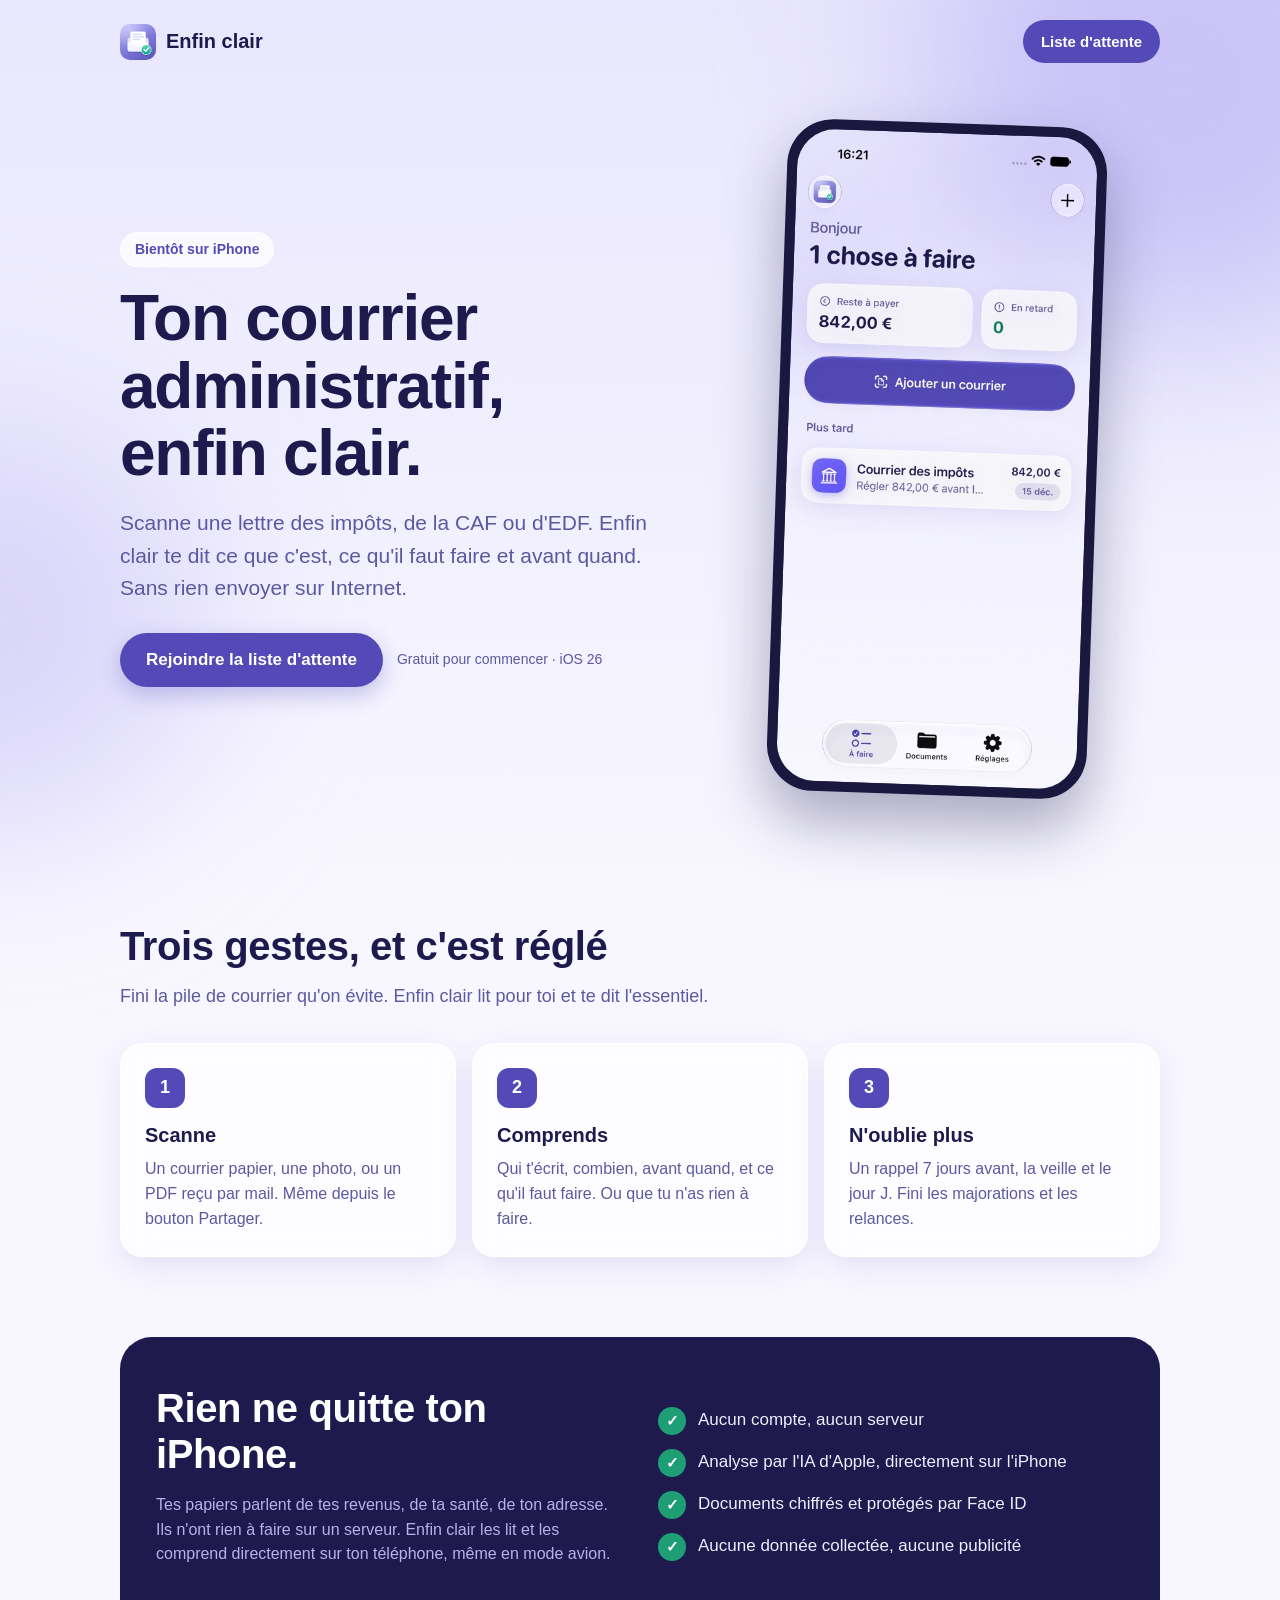
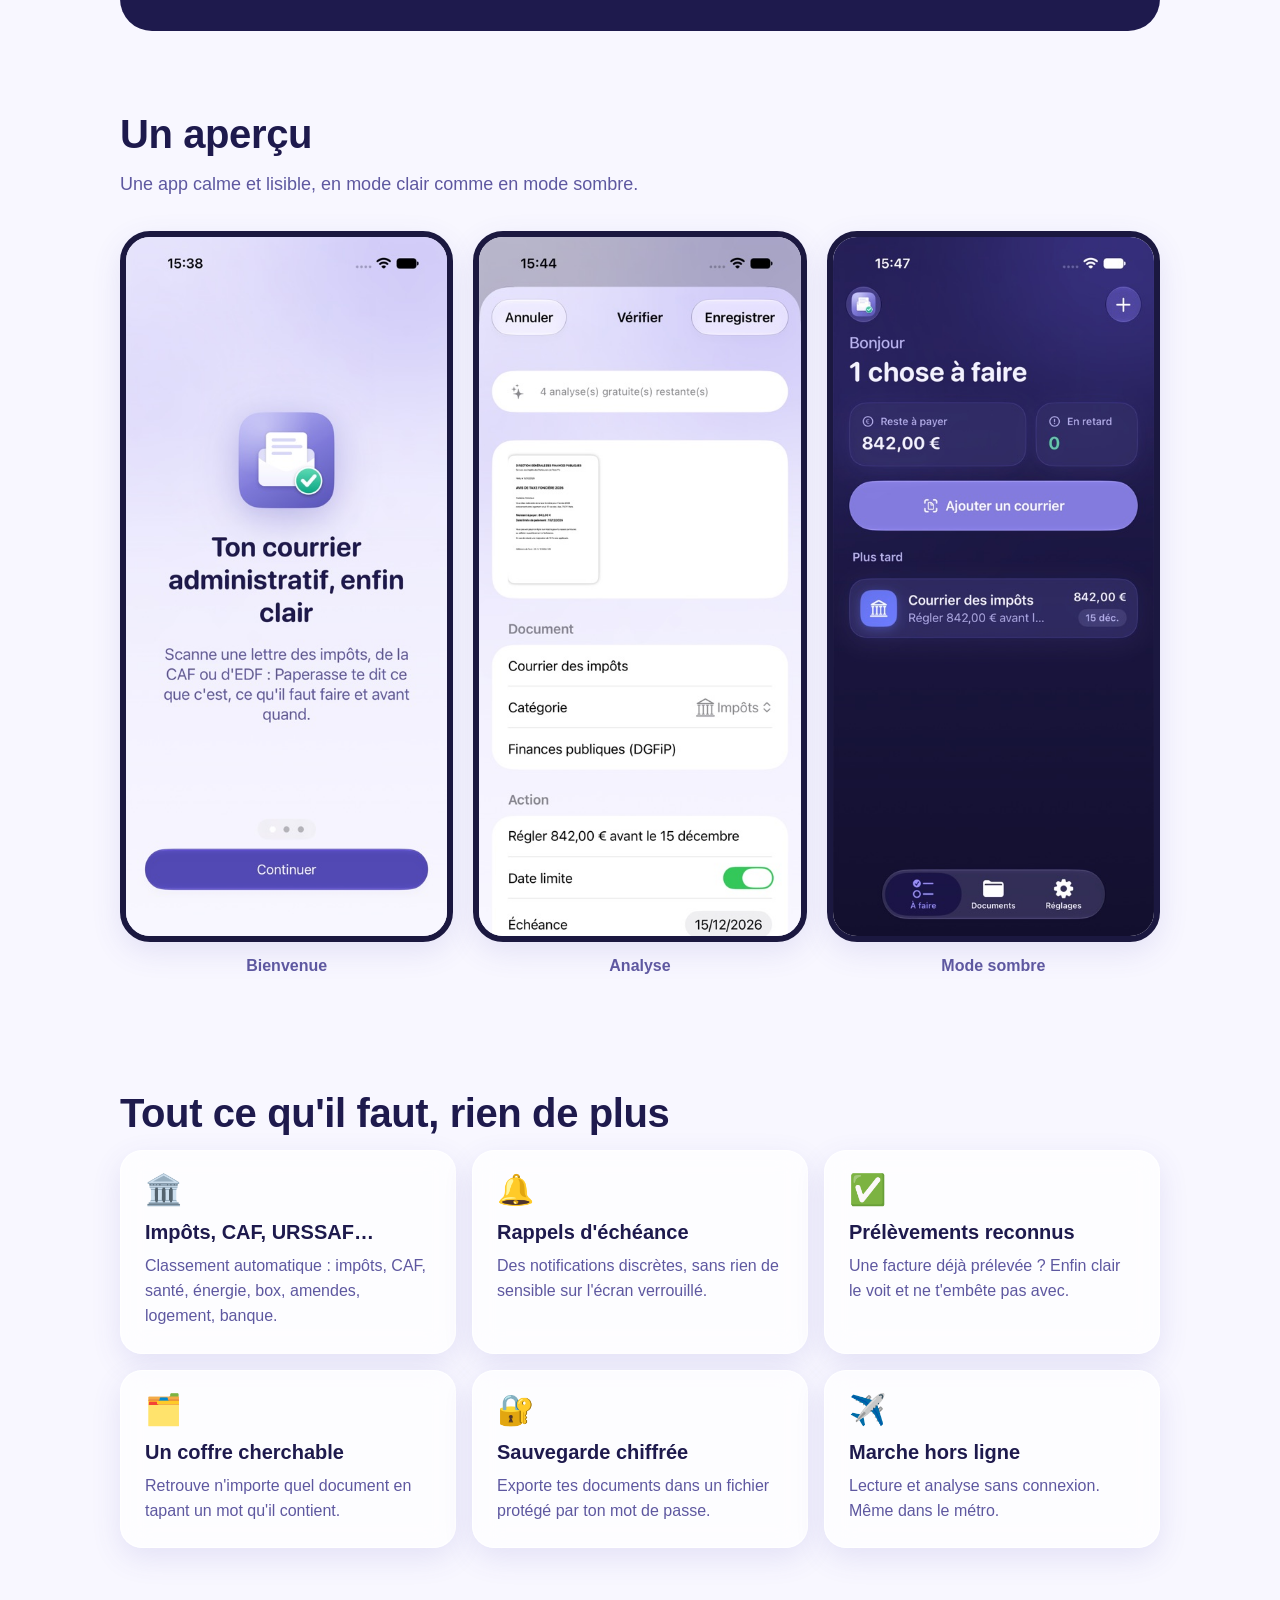
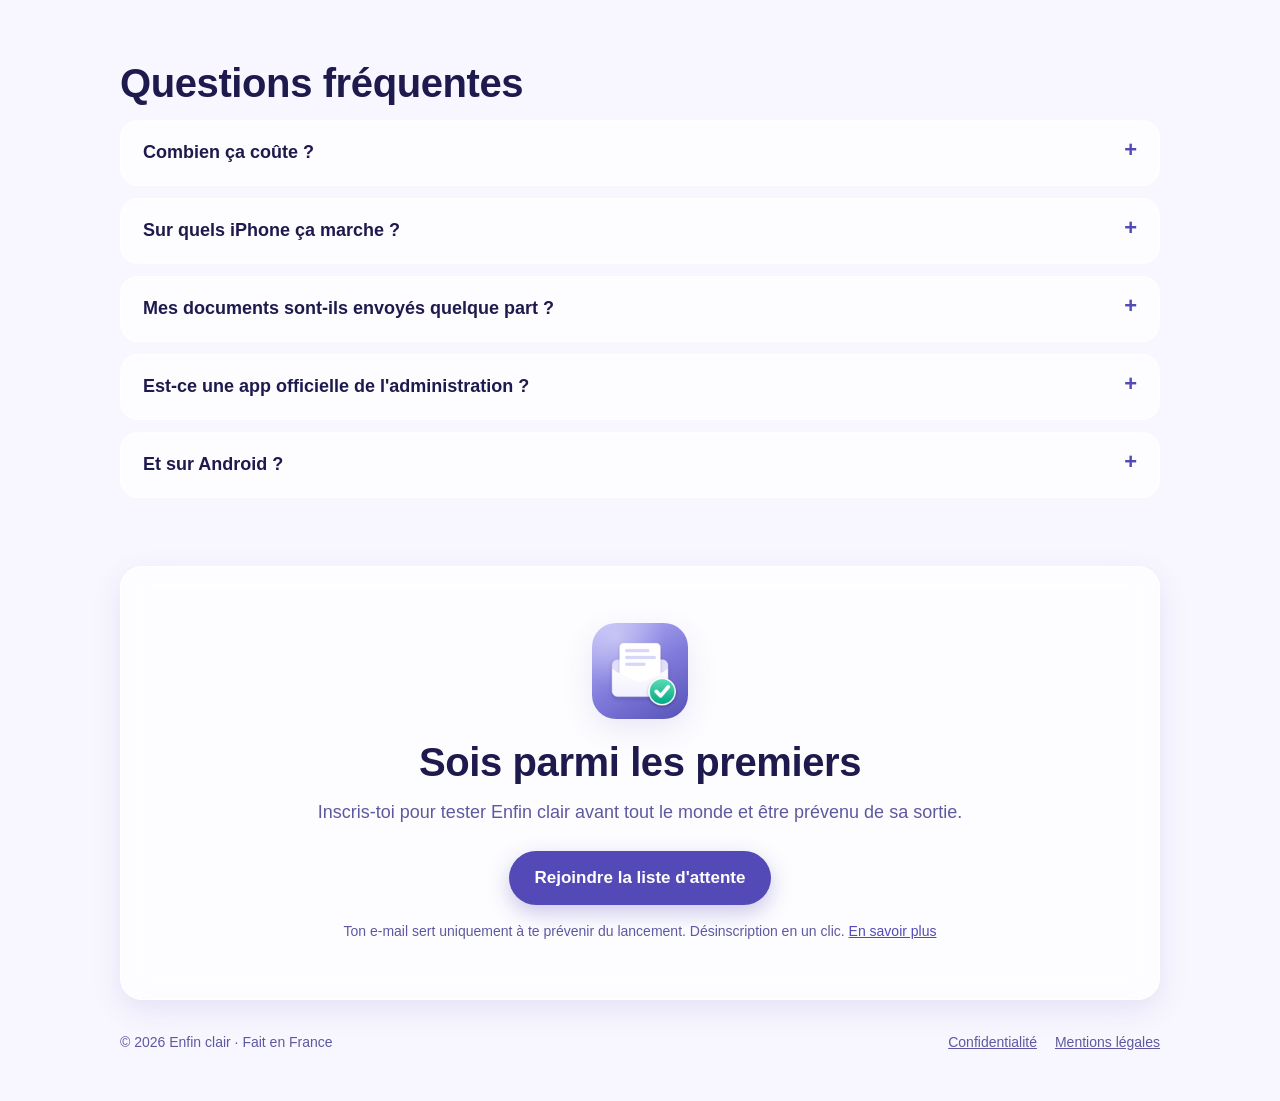
==== commit 9abd57ba: "Site : images non déformées sur mobile Co-Authored-By: Claude Opus 5.5 <noreply@anthropic.com>" ====
--- a/index.html
+++ b/index.html
@@ -10,10 +10,10 @@
   <link rel="apple-touch-icon" href="images/apple-touch-icon.png">
   <meta property="og:title" content="Enfin clair · Ton courrier administratif expliqué simplement">
   <meta property="og:description" content="Une app iPhone qui lit ton courrier administratif sans rien envoyer sur Internet.">
-  <meta property="og:image" content="https://oussamatarfaoui14-dev.github.io/enfinclair-site/images/partage.jpg">
+  <meta property="og:image" content="https://enfinclair.github.io/images/partage.jpg">
   <meta property="og:type" content="website">
   <meta name="twitter:card" content="summary_large_image">
-  <link rel="stylesheet" href="style.css?v=2">
+  <link rel="stylesheet" href="style.css?v=3">
 </head>
 <body>
   <div class="wrap">
--- a/style.css
+++ b/style.css
@@ -79,7 +79,7 @@
 body::after { width: 420px; height: 420px; top: 420px; left: -220px; opacity: 0.6; }
 
 a { color: var(--accent); }
-img { max-width: 100%; display: block; }
+img { max-width: 100%; height: auto; display: block; }
 
 .wrap { max-width: 1080px; margin: 0 auto; padding: 0 20px; }
 
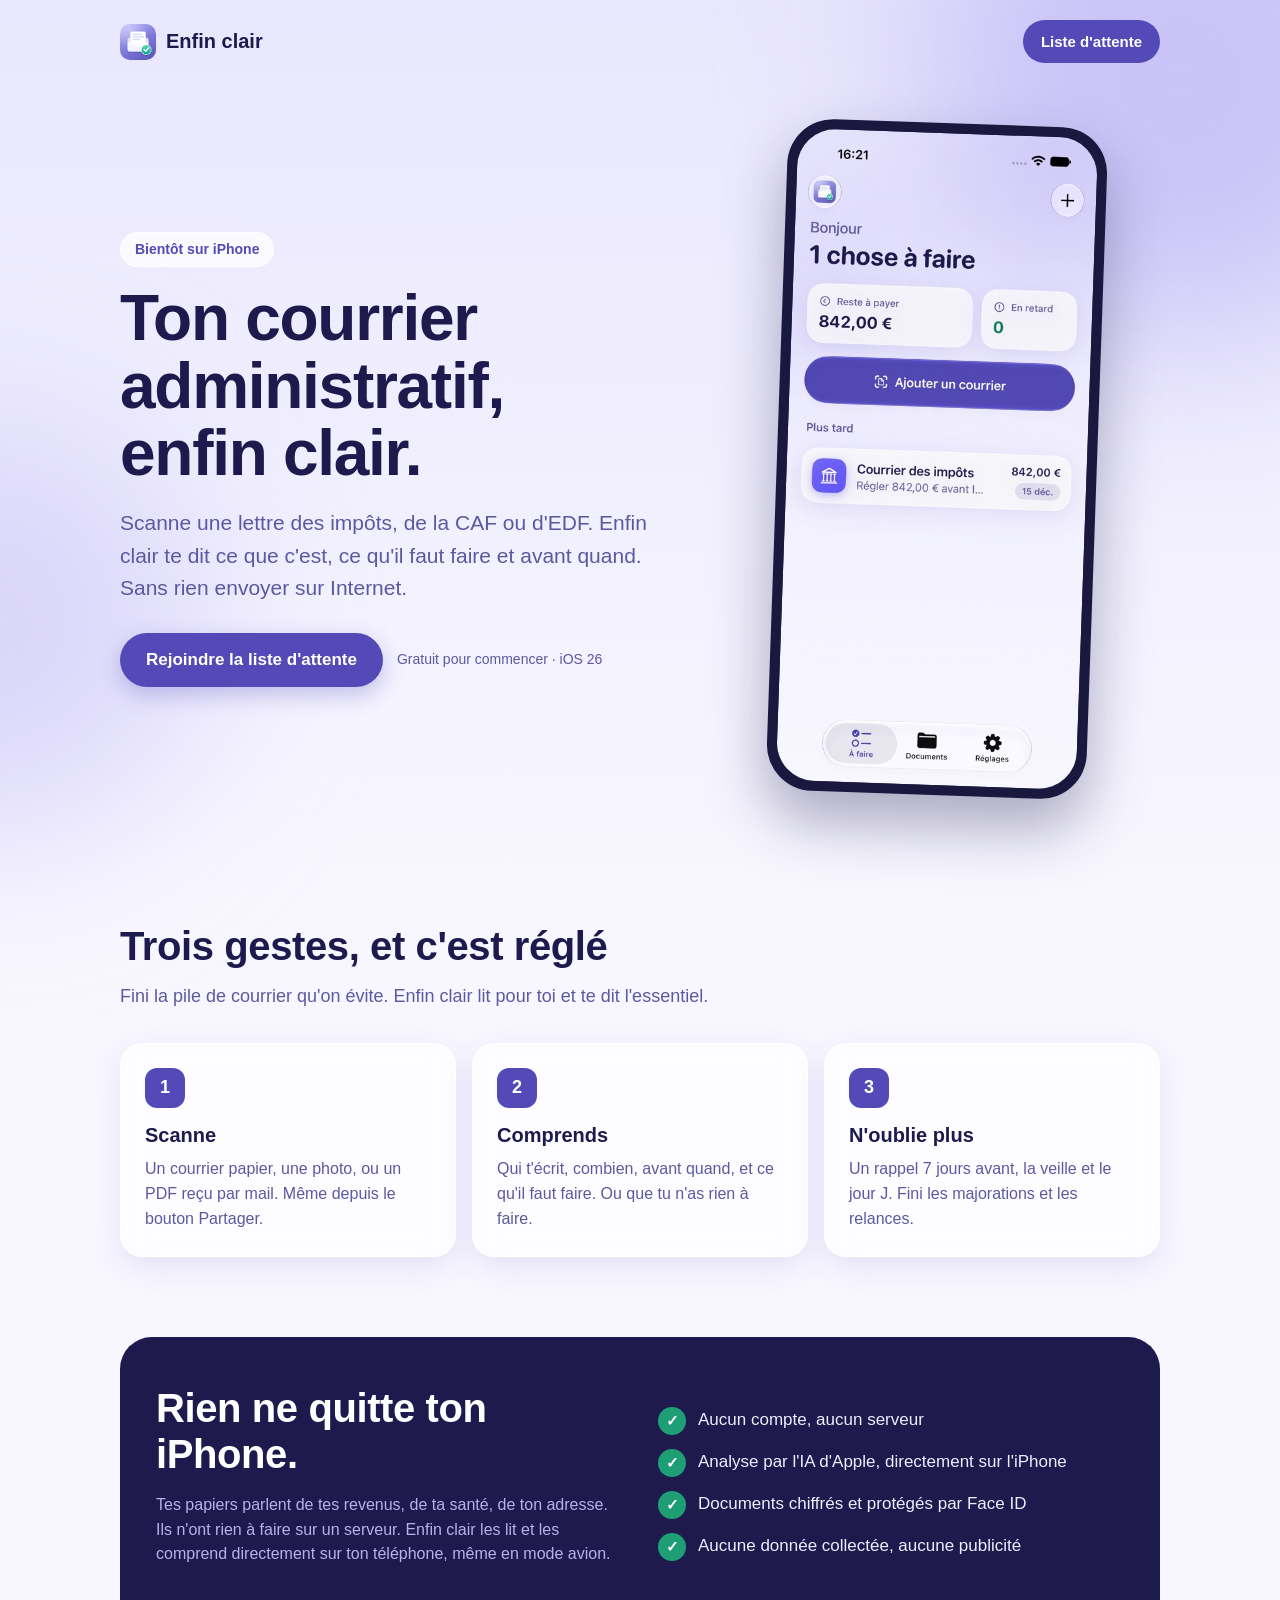
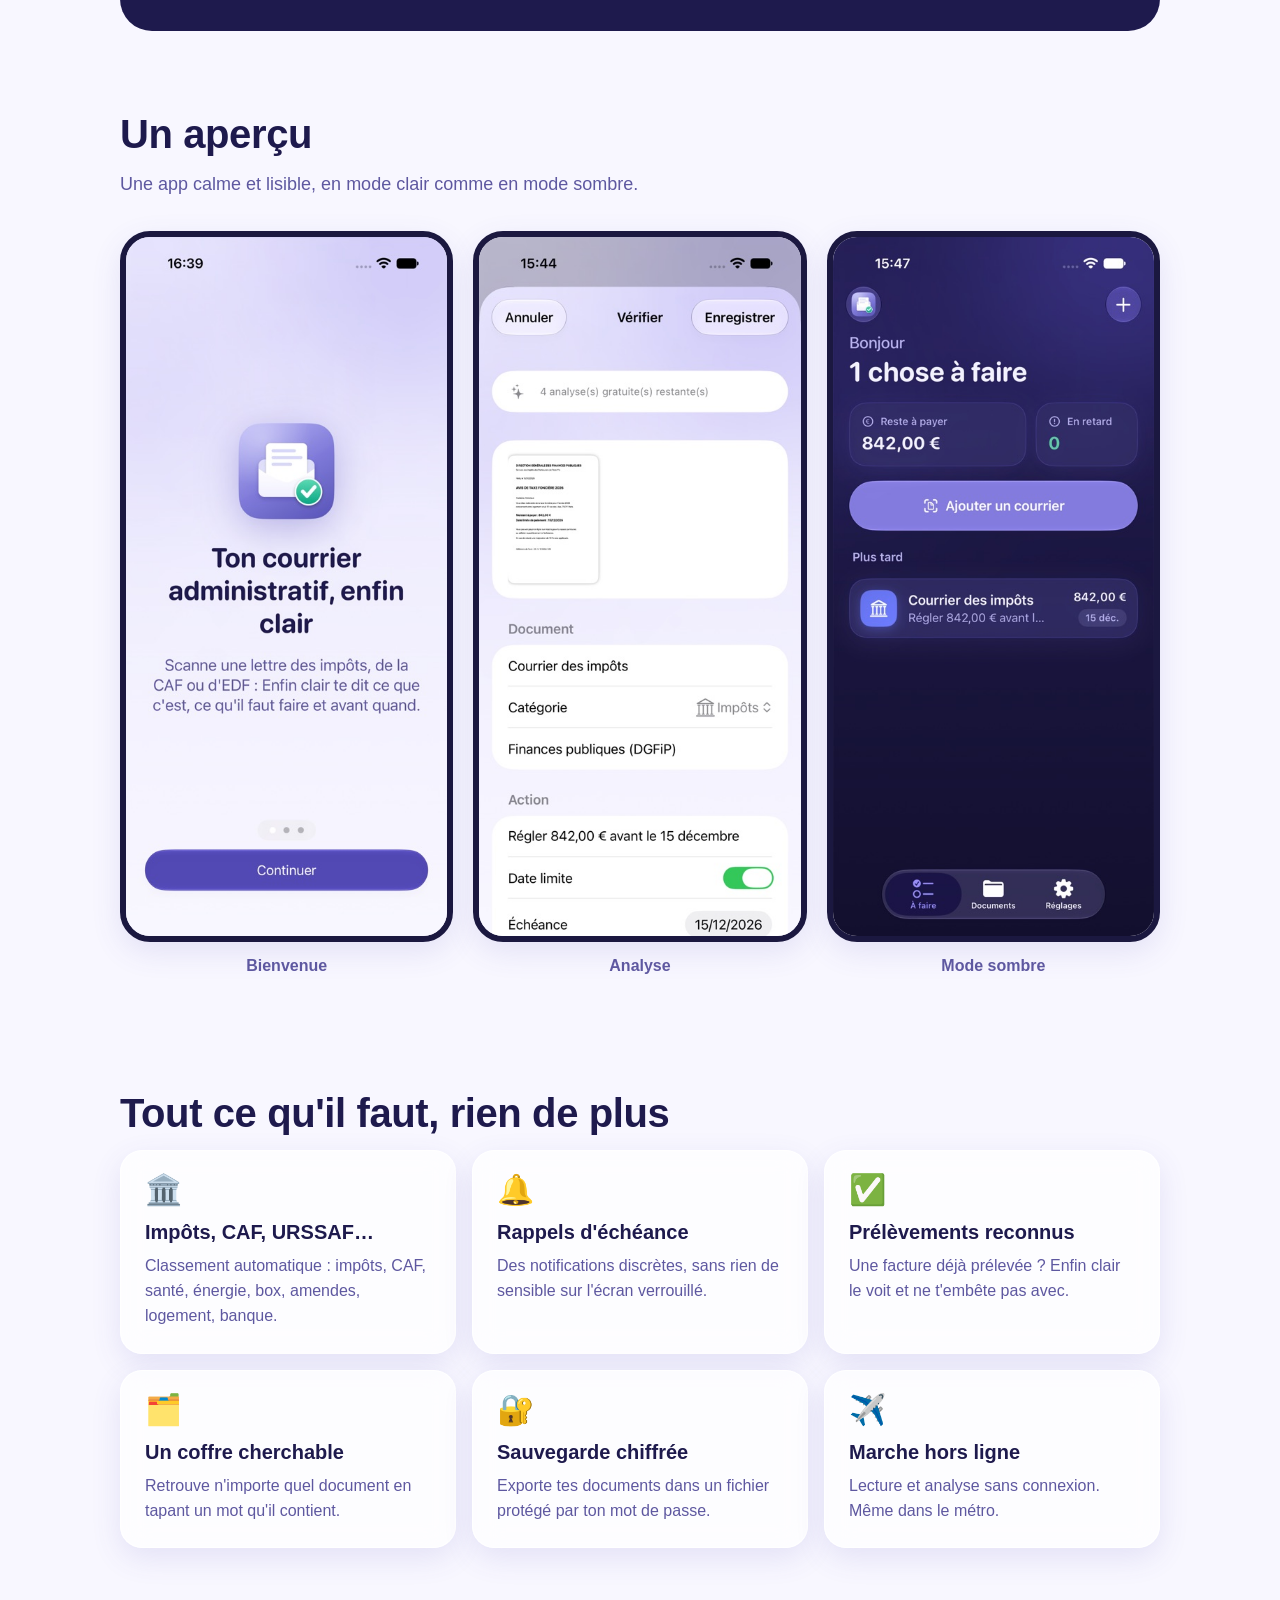
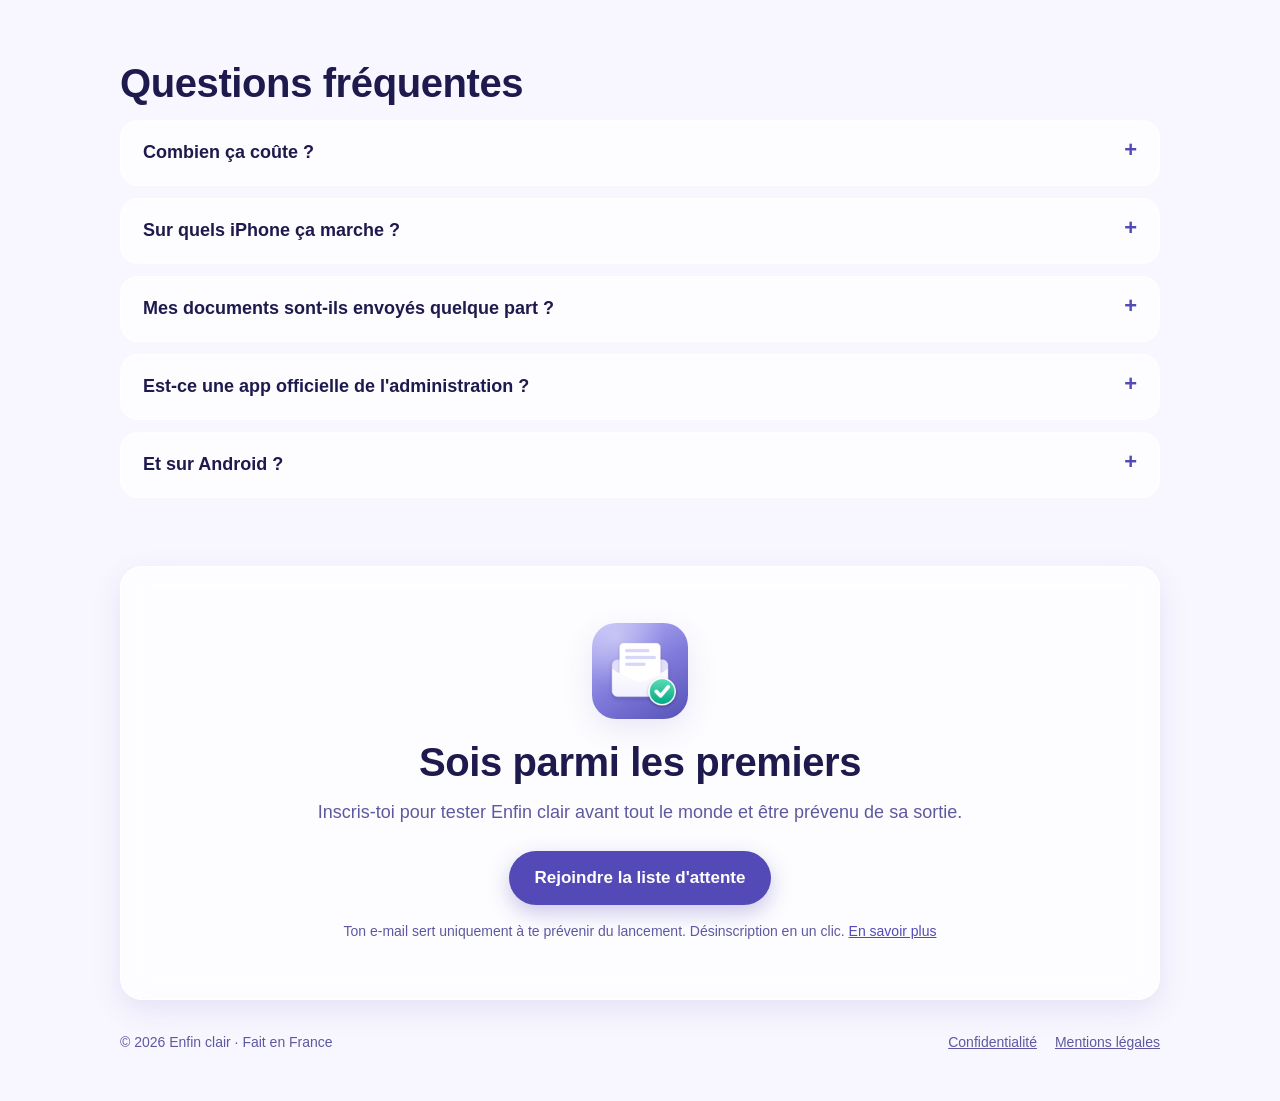
==== commit ea1d26eb: "Site : capture de bienvenue avec le nom Enfin clair Co-Authored-By: Claude Opus 5.5 <noreply@anthrop" ====
--- a/index.html
+++ b/index.html
@@ -13,7 +13,7 @@
   <meta property="og:image" content="https://enfinclair.github.io/images/partage.jpg">
   <meta property="og:type" content="website">
   <meta name="twitter:card" content="summary_large_image">
-  <link rel="stylesheet" href="style.css?v=3">
+  <link rel="stylesheet" href="style.css?v=4">
 </head>
 <body>
   <div class="wrap">
@@ -78,7 +78,7 @@
         <p class="section-lead">Une app calme et lisible, en mode clair comme en mode sombre.</p>
         <div class="shots">
           <figure>
-            <img src="images/onboarding.jpg" alt="Écran de bienvenue d'Enfin clair" loading="lazy" width="500" height="1087">
+            <img src="images/onboarding.jpg?v=2" alt="Écran de bienvenue d'Enfin clair" loading="lazy" width="500" height="1087">
             <figcaption>Bienvenue</figcaption>
           </figure>
           <figure>
